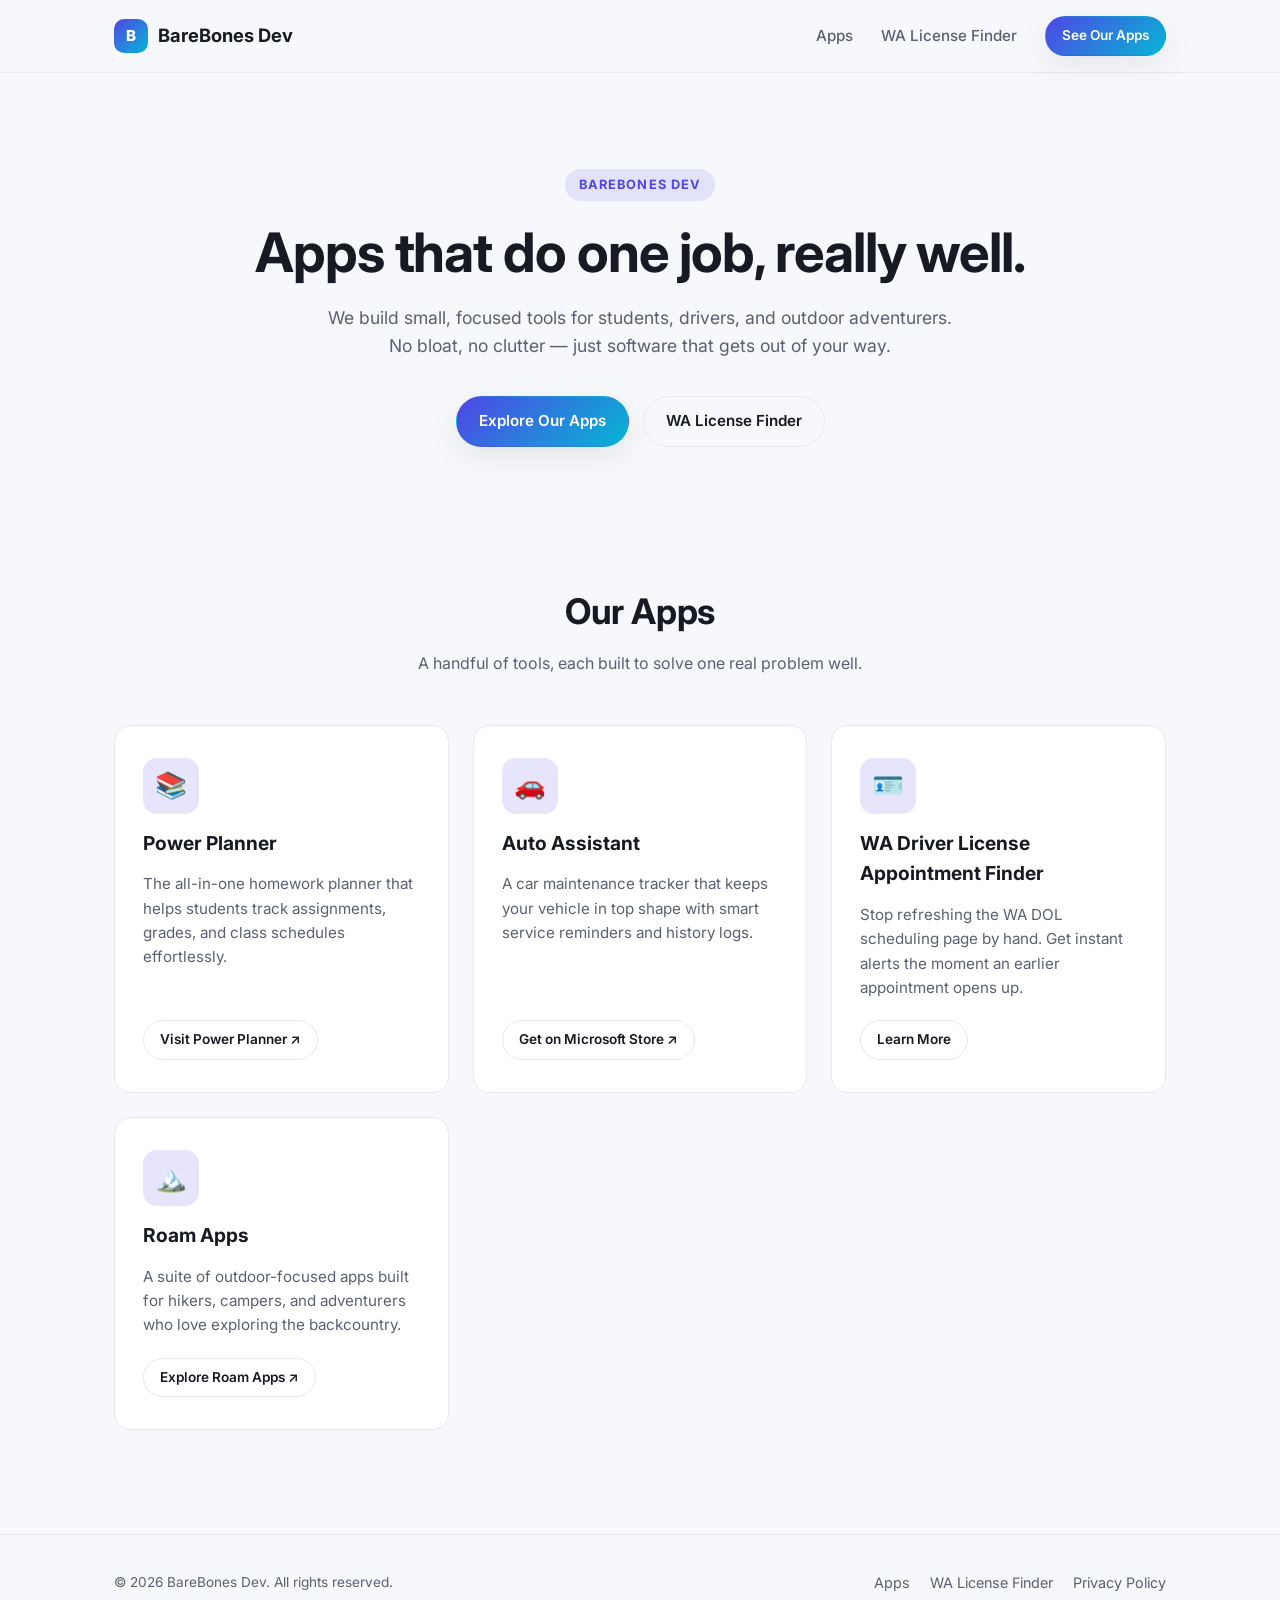
==== index.html @ 159cc64e "Landing page" ====
<!DOCTYPE html>
<html lang="en">
<head>
  <meta charset="UTF-8" />
  <meta name="viewport" content="width=device-width, initial-scale=1.0" />
  <title>BareBones Dev — Focused apps that do one job well</title>
  <meta name="description" content="BareBones Dev builds focused, no-nonsense apps: Power Planner, Auto Assistant, WA Driver License Appointment Finder, and the Roam Apps outdoor suite." />
  <link rel="icon" type="image/svg+xml" href="assets/img/favicon.svg" />
  <link rel="preconnect" href="https://fonts.googleapis.com" />
  <link rel="preconnect" href="https://fonts.gstatic.com" crossorigin />
  <link href="https://fonts.googleapis.com/css2?family=Inter:wght@400;500;600;700;800&display=swap" rel="stylesheet" />
  <link rel="stylesheet" href="assets/css/styles.css" />
</head>
<body>

  <header class="site-header">
    <div class="container">
      <a href="index.html" class="brand">
        <span class="brand-mark">B</span>
        BareBones Dev
      </a>
      <button class="nav-toggle" aria-label="Toggle navigation" aria-expanded="false">
        <span></span>
      </button>
      <nav class="nav" id="site-nav">
        <a href="#apps">Apps</a>
        <a href="apps/wa-driver-license-appointment-finder/index.html">WA License Finder</a>
        <a href="#apps" class="btn btn-primary btn-small">See Our Apps</a>
      </nav>
    </div>
  </header>

  <main>
    <section class="hero">
      <div class="container">
        <span class="eyebrow">BareBones Dev</span>
        <h1>Apps that do one job, really well.</h1>
        <p class="lead">
          We build small, focused tools for students, drivers, and outdoor adventurers.
          No bloat, no clutter — just software that gets out of your way.
        </p>
        <div class="hero-actions">
          <a href="#apps" class="btn btn-primary">Explore Our Apps</a>
          <a href="apps/wa-driver-license-appointment-finder/index.html" class="btn btn-secondary">WA License Finder</a>
        </div>
      </div>
    </section>

    <section id="apps">
      <div class="container">
        <div class="section-heading">
          <h2>Our Apps</h2>
          <p>A handful of tools, each built to solve one real problem well.</p>
        </div>

        <div class="apps-grid">

          <div class="app-card">
            <div class="app-icon">📚</div>
            <h3>Power Planner</h3>
            <p>The all-in-one homework planner that helps students track assignments, grades, and class schedules effortlessly.</p>
            <a href="https://powerplanner.net/" class="btn btn-secondary btn-small" target="_blank" rel="noopener">Visit Power Planner ↗</a>
          </div>

          <div class="app-card">
            <div class="app-icon">🚗</div>
            <h3>Auto Assistant</h3>
            <p>A car maintenance tracker that keeps your vehicle in top shape with smart service reminders and history logs.</p>
            <a href="https://apps.microsoft.com/detail/9wzdncrdf53v" class="btn btn-secondary btn-small" target="_blank" rel="noopener">Get on Microsoft Store ↗</a>
          </div>

          <div class="app-card">
            <div class="app-icon">🪪</div>
            <h3>WA Driver License Appointment Finder</h3>
            <p>Stop refreshing the WA DOL scheduling page by hand. Get instant alerts the moment an earlier appointment opens up.</p>
            <a href="apps/wa-driver-license-appointment-finder/index.html" class="btn btn-secondary btn-small">Learn More</a>
          </div>

          <div class="app-card">
            <div class="app-icon">🏔️</div>
            <h3>Roam Apps</h3>
            <p>A suite of outdoor-focused apps built for hikers, campers, and adventurers who love exploring the backcountry.</p>
            <a href="https://roamapps.com/" class="btn btn-secondary btn-small" target="_blank" rel="noopener">Explore Roam Apps ↗</a>
          </div>

        </div>
      </div>
    </section>
  </main>

  <footer class="site-footer">
    <div class="container">
      <div class="footer-copy">© 2026 BareBones Dev. All rights reserved.</div>
      <div class="footer-links">
        <a href="#apps">Apps</a>
        <a href="apps/wa-driver-license-appointment-finder/index.html">WA License Finder</a>
        <a href="apps/wa-driver-license-appointment-finder/privacy.html">Privacy Policy</a>
      </div>
    </div>
  </footer>

  <script src="assets/js/main.js"></script>
</body>
</html>
---- assets/css/styles.css ----
/* ==========================================================================
   BareBones Dev — shared styles
   ========================================================================== */

:root {
  --bg: #f7f8fb;
  --bg-alt: #ffffff;
  --text: #171923;
  --text-muted: #5a6072;
  --border: #e6e8ef;
  --card-bg: #ffffff;
  --accent: #4f46e5;
  --accent-2: #06b6d4;
  --accent-contrast: #ffffff;
  --shadow: 0 10px 30px rgba(23, 25, 35, 0.08);
  --shadow-hover: 0 16px 40px rgba(23, 25, 35, 0.14);
  --radius: 16px;
  --max-width: 1100px;
  --notice-bg: #fff7ed;
  --notice-border: #f59e0b;
}

@media (prefers-color-scheme: dark) {
  :root {
    --bg: #0f1117;
    --bg-alt: #151823;
    --text: #f2f3f7;
    --text-muted: #a3a8bd;
    --border: #262b3b;
    --card-bg: #171b28;
    --accent: #818cf8;
    --accent-2: #22d3ee;
    --accent-contrast: #0f1117;
    --shadow: 0 10px 30px rgba(0, 0, 0, 0.35);
    --shadow-hover: 0 16px 40px rgba(0, 0, 0, 0.45);
    --notice-bg: #241d12;
    --notice-border: #f59e0b;
  }
}

* {
  box-sizing: border-box;
}

html {
  scroll-behavior: smooth;
}

body {
  margin: 0;
  font-family: "Inter", system-ui, -apple-system, "Segoe UI", Roboto, sans-serif;
  background: var(--bg);
  color: var(--text);
  line-height: 1.6;
  -webkit-font-smoothing: antialiased;
}

a {
  color: inherit;
}

img {
  max-width: 100%;
  display: block;
}

.container {
  width: 100%;
  max-width: var(--max-width);
  margin: 0 auto;
  padding: 0 24px;
}

/* ---------- Header ---------- */

.site-header {
  position: sticky;
  top: 0;
  z-index: 50;
  backdrop-filter: saturate(180%) blur(12px);
  background: color-mix(in srgb, var(--bg) 85%, transparent);
  border-bottom: 1px solid var(--border);
}

.site-header .container {
  display: flex;
  align-items: center;
  justify-content: space-between;
  height: 72px;
}

.brand {
  display: flex;
  align-items: center;
  gap: 10px;
  font-weight: 700;
  font-size: 1.15rem;
  text-decoration: none;
  color: var(--text);
}

.brand-mark {
  width: 34px;
  height: 34px;
  border-radius: 10px;
  background: linear-gradient(135deg, var(--accent), var(--accent-2));
  display: flex;
  align-items: center;
  justify-content: center;
  color: #fff;
  font-weight: 800;
  font-size: 0.95rem;
}

.nav {
  display: flex;
  align-items: center;
  gap: 28px;
}

.nav a:not(.btn) {
  text-decoration: none;
  color: var(--text-muted);
  font-weight: 500;
  font-size: 0.95rem;
  transition: color 0.2s ease;
}

.nav a:not(.btn):hover {
  color: var(--text);
}

.nav-toggle {
  display: none;
  background: none;
  border: 1px solid var(--border);
  border-radius: 8px;
  width: 42px;
  height: 42px;
  align-items: center;
  justify-content: center;
  cursor: pointer;
}

.nav-toggle span,
.nav-toggle span::before,
.nav-toggle span::after {
  content: "";
  display: block;
  width: 18px;
  height: 2px;
  background: var(--text);
  position: relative;
  transition: transform 0.2s ease;
}

.nav-toggle span::before {
  position: absolute;
  top: -6px;
}

.nav-toggle span::after {
  position: absolute;
  top: 6px;
}

/* ---------- Buttons ---------- */

.btn {
  display: inline-flex;
  align-items: center;
  justify-content: center;
  gap: 8px;
  padding: 12px 22px;
  border-radius: 999px;
  font-weight: 600;
  font-size: 0.95rem;
  text-decoration: none;
  border: 1px solid transparent;
  cursor: pointer;
  transition: transform 0.15s ease, box-shadow 0.15s ease, background 0.15s ease;
}

.btn:hover {
  transform: translateY(-2px);
}

.btn-primary {
  background: linear-gradient(135deg, var(--accent), var(--accent-2));
  color: #fff;
  box-shadow: var(--shadow);
}

.btn-primary:hover {
  box-shadow: var(--shadow-hover);
}

.btn-secondary {
  background: transparent;
  color: var(--text);
  border-color: var(--border);
}

.btn-secondary:hover {
  border-color: var(--accent);
  color: var(--accent);
}

.btn-small {
  padding: 8px 16px;
  font-size: 0.85rem;
}

/* ---------- Hero ---------- */

.hero {
  padding: 96px 0 72px;
  text-align: center;
}

.eyebrow {
  display: inline-block;
  font-size: 0.8rem;
  font-weight: 700;
  letter-spacing: 0.08em;
  text-transform: uppercase;
  color: var(--accent);
  background: color-mix(in srgb, var(--accent) 12%, transparent);
  padding: 6px 14px;
  border-radius: 999px;
  margin-bottom: 20px;
}

.hero h1 {
  font-size: clamp(2.1rem, 4.5vw, 3.4rem);
  line-height: 1.15;
  margin: 0 0 20px;
  letter-spacing: -0.02em;
}

.hero p.lead {
  max-width: 640px;
  margin: 0 auto 36px;
  font-size: 1.1rem;
  color: var(--text-muted);
}

.hero-actions {
  display: flex;
  gap: 14px;
  justify-content: center;
  flex-wrap: wrap;
}

/* ---------- Sections ---------- */

section {
  padding: 64px 0;
}

.section-heading {
  text-align: center;
  max-width: 640px;
  margin: 0 auto 48px;
}

.section-heading h2 {
  font-size: clamp(1.6rem, 3vw, 2.2rem);
  margin: 0 0 12px;
  letter-spacing: -0.01em;
}

.section-heading p {
  color: var(--text-muted);
  margin: 0;
}

/* ---------- App cards ---------- */

.apps-grid {
  display: grid;
  grid-template-columns: repeat(auto-fit, minmax(250px, 1fr));
  gap: 24px;
}

.app-card {
  background: var(--card-bg);
  border: 1px solid var(--border);
  border-radius: var(--radius);
  padding: 32px 28px;
  display: flex;
  flex-direction: column;
  gap: 14px;
  transition: transform 0.2s ease, box-shadow 0.2s ease, border-color 0.2s ease;
}

.app-card:hover {
  transform: translateY(-6px);
  box-shadow: var(--shadow-hover);
  border-color: color-mix(in srgb, var(--accent) 40%, var(--border));
}

.app-icon {
  width: 56px;
  height: 56px;
  border-radius: 14px;
  display: flex;
  align-items: center;
  justify-content: center;
  font-size: 1.6rem;
  background: color-mix(in srgb, var(--accent) 14%, transparent);
}

.app-card h3 {
  margin: 0;
  font-size: 1.2rem;
}

.app-card p {
  margin: 0;
  color: var(--text-muted);
  font-size: 0.95rem;
  flex-grow: 1;
}

.app-card .btn {
  align-self: flex-start;
  margin-top: 6px;
}

/* ---------- Feature grid (app detail pages) ---------- */

.feature-grid {
  display: grid;
  grid-template-columns: repeat(auto-fit, minmax(230px, 1fr));
  gap: 22px;
}

.feature-card {
  background: var(--card-bg);
  border: 1px solid var(--border);
  border-radius: var(--radius);
  padding: 26px;
}

.feature-card h3 {
  margin: 0 0 8px;
  font-size: 1.05rem;
}

.feature-card p {
  margin: 0;
  color: var(--text-muted);
  font-size: 0.92rem;
}

/* ---------- Steps ---------- */

.steps {
  display: grid;
  grid-template-columns: repeat(auto-fit, minmax(220px, 1fr));
  gap: 26px;
  counter-reset: step;
}

.step {
  position: relative;
  padding-left: 52px;
}

.step::before {
  counter-increment: step;
  content: counter(step);
  position: absolute;
  left: 0;
  top: 0;
  width: 36px;
  height: 36px;
  border-radius: 50%;
  background: linear-gradient(135deg, var(--accent), var(--accent-2));
  color: #fff;
  font-weight: 700;
  display: flex;
  align-items: center;
  justify-content: center;
}

.step h3 {
  margin: 0 0 6px;
  font-size: 1.05rem;
}

.step p {
  margin: 0;
  color: var(--text-muted);
  font-size: 0.92rem;
}

/* ---------- Notice / disclaimer box ---------- */

.notice {
  background: var(--notice-bg);
  border-left: 4px solid var(--notice-border);
  border-radius: 10px;
  padding: 22px 26px;
}

.notice h3 {
  margin: 0 0 10px;
  font-size: 1.05rem;
}

.notice p {
  margin: 0 0 10px;
  color: var(--text-muted);
  font-size: 0.92rem;
}

.notice p:last-child {
  margin-bottom: 0;
}

/* ---------- App detail hero ---------- */

.app-hero {
  padding: 64px 0 48px;
}

.app-hero-top {
  display: flex;
  align-items: center;
  gap: 18px;
  margin-bottom: 24px;
}

.app-hero-top .app-icon {
  width: 64px;
  height: 64px;
  font-size: 2rem;
}

.app-hero h1 {
  font-size: clamp(1.8rem, 4vw, 2.6rem);
  margin: 0;
  letter-spacing: -0.02em;
}

.app-hero p.lead {
  max-width: 720px;
  color: var(--text-muted);
  font-size: 1.05rem;
}

.back-link {
  display: inline-flex;
  align-items: center;
  gap: 6px;
  color: var(--text-muted);
  text-decoration: none;
  font-size: 0.9rem;
  margin-bottom: 24px;
}

.back-link:hover {
  color: var(--accent);
}

/* ---------- Prose (privacy policy etc.) ---------- */

.prose {
  max-width: 720px;
  margin: 0 auto;
}

.prose h2 {
  margin-top: 40px;
  font-size: 1.3rem;
}

.prose h2:first-child {
  margin-top: 0;
}

.prose p,
.prose li {
  color: var(--text-muted);
}

.prose .updated {
  color: var(--text-muted);
  font-size: 0.9rem;
  margin-top: -8px;
}

/* ---------- Footer ---------- */

.site-footer {
  border-top: 1px solid var(--border);
  padding: 36px 0;
  margin-top: 40px;
}

.site-footer .container {
  display: flex;
  flex-wrap: wrap;
  align-items: center;
  justify-content: space-between;
  gap: 16px;
}

.footer-links {
  display: flex;
  gap: 20px;
  flex-wrap: wrap;
}

.footer-links a {
  color: var(--text-muted);
  text-decoration: none;
  font-size: 0.9rem;
}

.footer-links a:hover {
  color: var(--accent);
}

.footer-copy {
  color: var(--text-muted);
  font-size: 0.85rem;
}

/* ---------- Responsive nav ---------- */

@media (max-width: 720px) {
  .nav-toggle {
    display: flex;
  }

  .nav {
    position: absolute;
    top: 72px;
    left: 0;
    right: 0;
    background: var(--bg-alt);
    border-bottom: 1px solid var(--border);
    flex-direction: column;
    align-items: flex-start;
    padding: 20px 24px 28px;
    gap: 16px;
    display: none;
  }

  .nav.is-open {
    display: flex;
  }

  .nav .btn {
    width: 100%;
    text-align: center;
  }
}
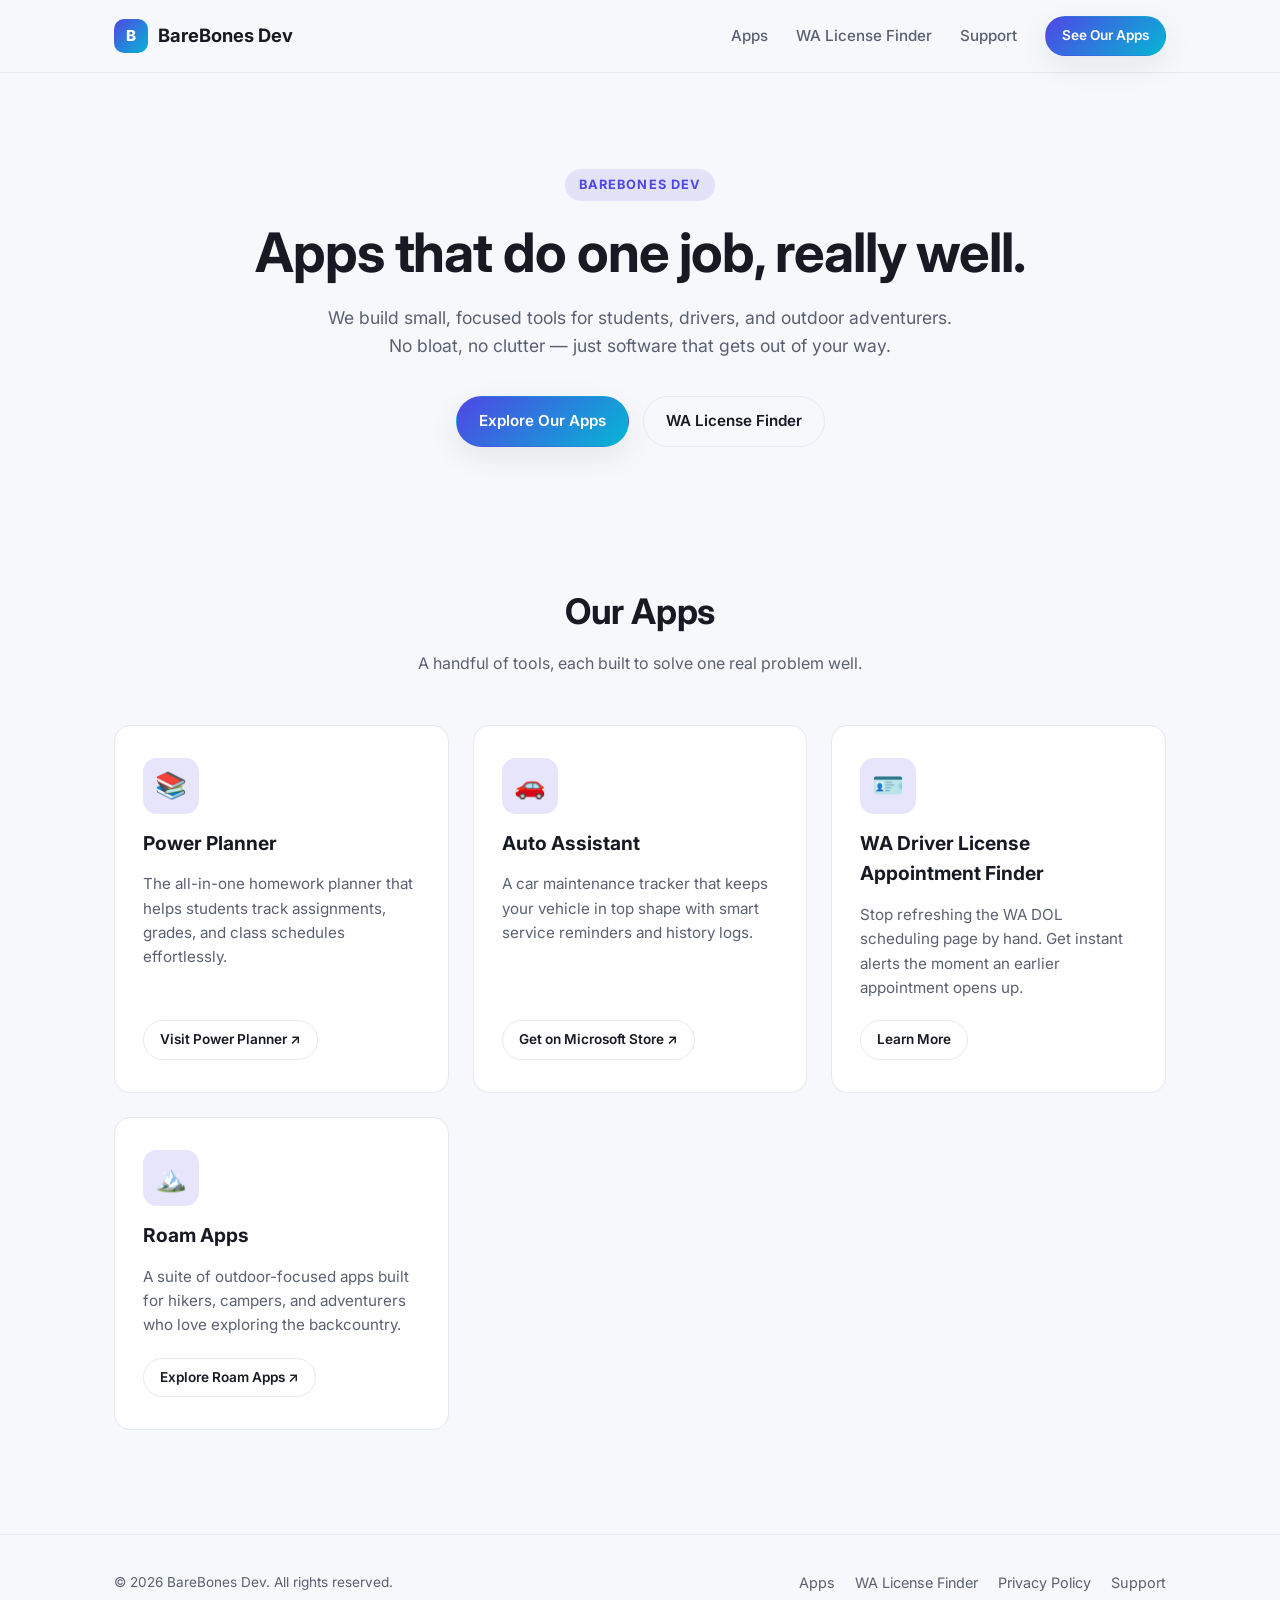
==== commit ade435fe: "Support page" ====
--- a/index.html
+++ b/index.html
@@ -25,6 +25,7 @@
       <nav class="nav" id="site-nav">
         <a href="#apps">Apps</a>
         <a href="apps/wa-driver-license-appointment-finder/index.html">WA License Finder</a>
+        <a href="support.html">Support</a>
         <a href="#apps" class="btn btn-primary btn-small">See Our Apps</a>
       </nav>
     </div>
@@ -95,6 +96,7 @@
         <a href="#apps">Apps</a>
         <a href="apps/wa-driver-license-appointment-finder/index.html">WA License Finder</a>
         <a href="apps/wa-driver-license-appointment-finder/privacy.html">Privacy Policy</a>
+        <a href="support.html">Support</a>
       </div>
     </div>
   </footer>
--- a/assets/css/styles.css
+++ b/assets/css/styles.css
@@ -492,6 +492,37 @@
   margin-top: -8px;
 }
 
+/* ---------- Support ---------- */
+
+.support-section {
+  min-height: calc(100vh - 234px);
+  display: flex;
+  align-items: center;
+  text-align: center;
+}
+
+.support-card {
+  max-width: 640px;
+  margin: 0 auto;
+  background: var(--card-bg);
+  border: 1px solid var(--border);
+  border-radius: var(--radius);
+  padding: 48px 36px;
+  box-shadow: var(--shadow);
+}
+
+.support-card h1 {
+  margin: 0 0 16px;
+  font-size: clamp(2rem, 4vw, 3rem);
+  letter-spacing: -0.02em;
+}
+
+.support-card p {
+  max-width: 520px;
+  margin: 0 auto 28px;
+  color: var(--text-muted);
+}
+
 /* ---------- Footer ---------- */
 
 .site-footer {
